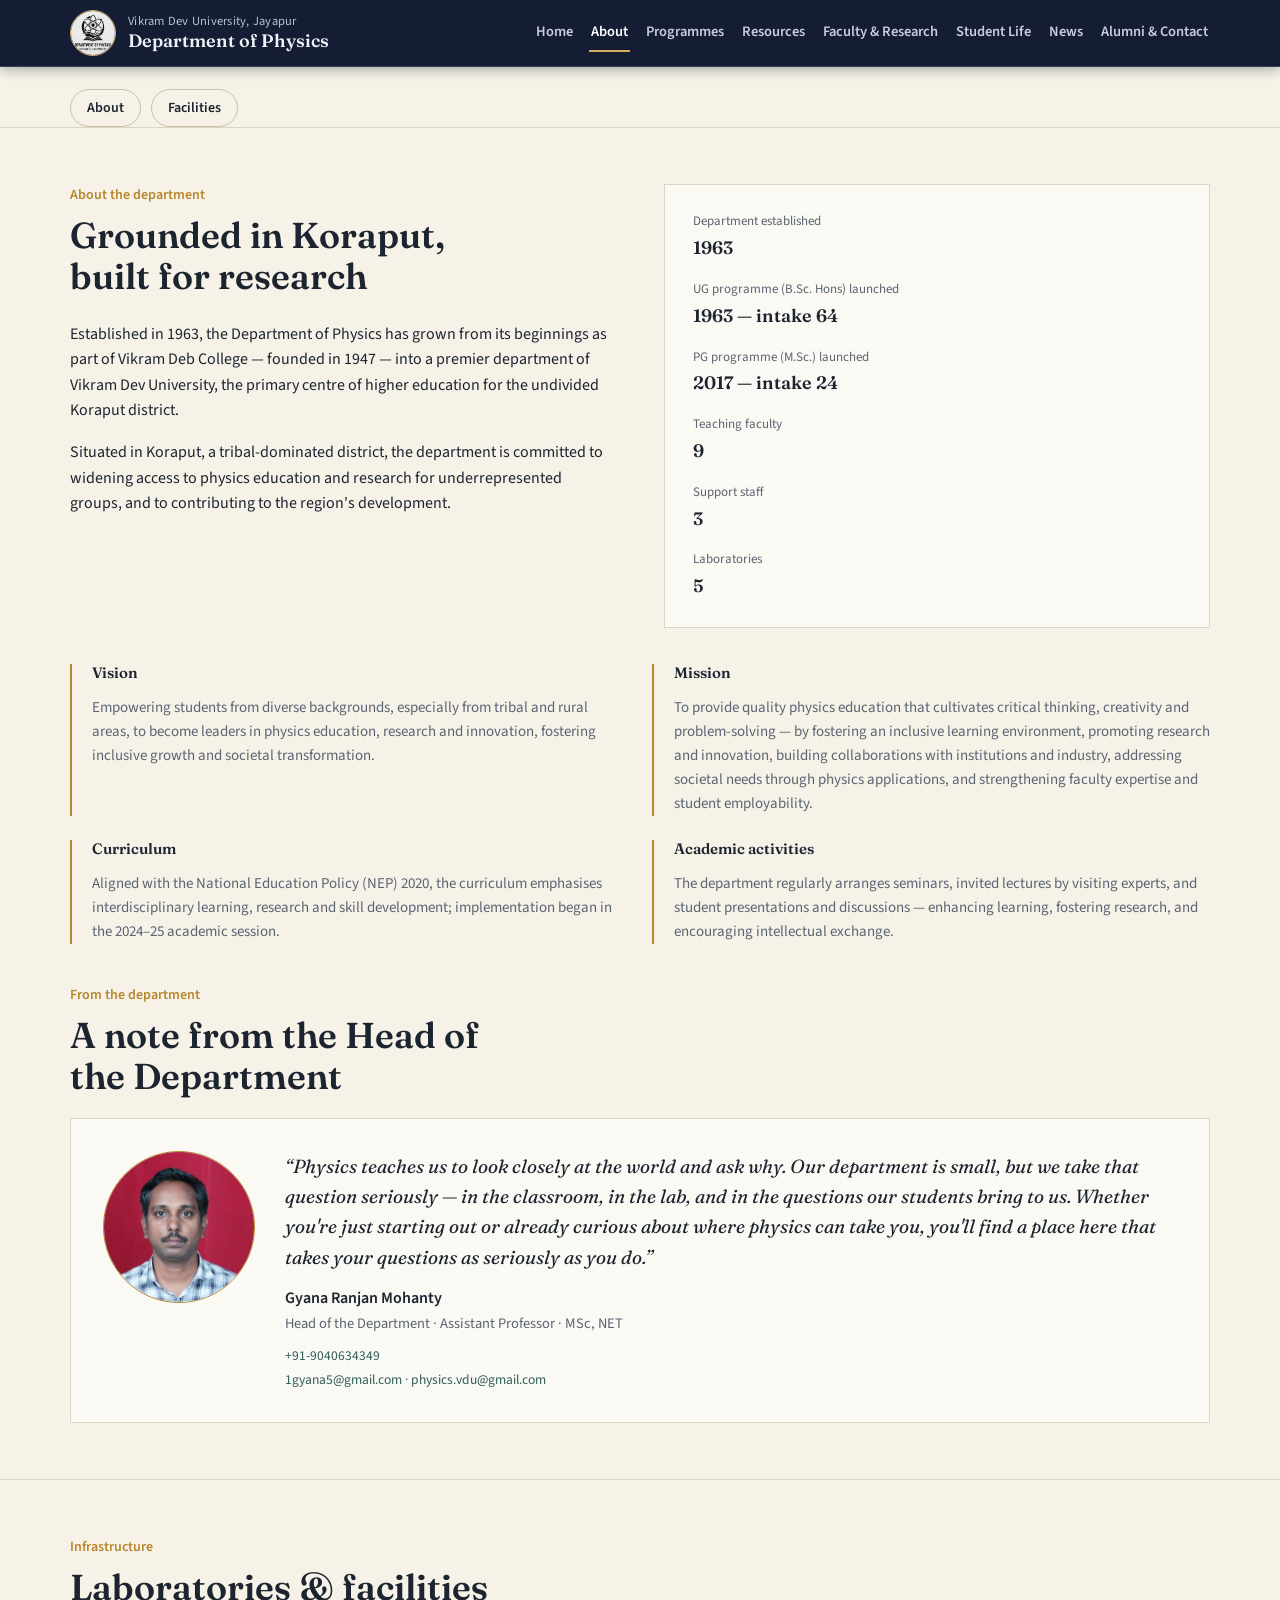
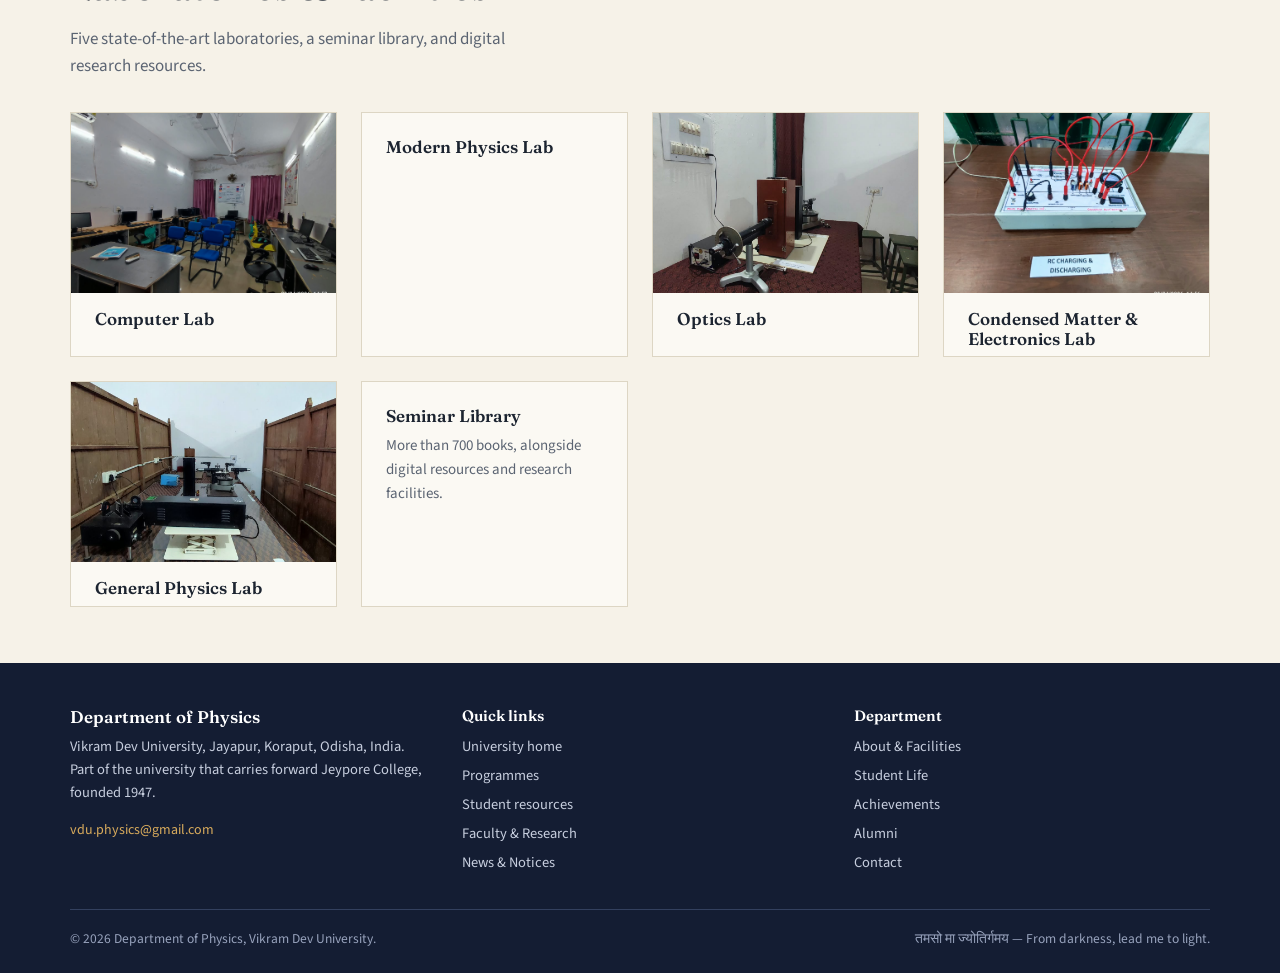
==== about.html @ a94f0b09 "Add files via upload" ====
<!DOCTYPE html>
<html lang="en">
<head>
<meta charset="utf-8">
<meta name="viewport" content="width=device-width, initial-scale=1">
<title>About - Department of Physics - Vikram Dev University, Jayapur</title>
<meta name="description" content="About the Department of Physics, Vikram Dev University, Jayapur - history, Head of Department and laboratories.">
<link rel="preconnect" href="https://fonts.googleapis.com">
<link rel="preconnect" href="https://fonts.gstatic.com" crossorigin>
<link rel="stylesheet" href="https://fonts.googleapis.com/css2?family=Fraunces:wght@400;500;600;700&family=Source+Sans+3:wght@400;500;600;700&display=swap">
<link rel="stylesheet" href="styles.css">
</head>
<body>
<div id="site-header"></div>
<script src="data.js"></script>
<script src="layout.js"></script>
<main id="top">
<div style="max-width:1140px;margin:0 auto;padding:22px 24px 0;display:flex;flex-wrap:wrap;gap:10px;"><a href="#about" style="display:inline-block;padding:7px 16px;border:1.5px solid #c9c1ab;border-radius:999px;color:#1c2430;text-decoration:none;font-weight:600;font-size:14px;">About</a><a href="#facilities" style="display:inline-block;padding:7px 16px;border:1.5px solid #c9c1ab;border-radius:999px;color:#1c2430;text-decoration:none;font-weight:600;font-size:14px;">Facilities</a></div>
<section id="about" style="padding:56px 0;border-top:1px solid #ddd6c4;">
    <div style="max-width:1140px;margin:0 auto;padding:0 24px;">
      <div style="display:grid;grid-template-columns:repeat(auto-fit,minmax(280px,1fr));gap:48px;align-items:start;">
        <div>
          <div style="max-width:56ch;margin-bottom:24px;">
            <div style="color:#b8862e;font-weight:600;font-size:14px;margin-bottom:8px;">About the department</div>
            <h2 style="font-size:clamp(26px,3.4vw,36px);">Grounded in Koraput, built for research</h2>
          </div>
          <p>Established in 1963, the Department of Physics has grown from its beginnings as part of Vikram Deb College — founded in 1947 — into a premier department of Vikram Dev University, the primary centre of higher education for the undivided Koraput district.</p>
          <p>Situated in Koraput, a tribal-dominated district, the department is committed to widening access to physics education and research for underrepresented groups, and to contributing to the region's development.</p>
        </div>
        <dl style="background:#fbf9f3;border:1px solid #ddd6c4;padding:26px 28px;margin:0;">
          <dt style="font-size:13px;color:#5b6472;margin-top:0;">Department established</dt>
          <dd style="margin:2px 0 0;font-family:Fraunces,Georgia,serif;font-size:18px;font-weight:600;">1963</dd>
          <dt style="font-size:13px;color:#5b6472;margin-top:16px;">UG programme (B.Sc. Hons) launched</dt>
          <dd style="margin:2px 0 0;font-family:Fraunces,Georgia,serif;font-size:18px;font-weight:600;">1963 — intake 64</dd>
          <dt style="font-size:13px;color:#5b6472;margin-top:16px;">PG programme (M.Sc.) launched</dt>
          <dd style="margin:2px 0 0;font-family:Fraunces,Georgia,serif;font-size:18px;font-weight:600;">2017 — intake 24</dd>
          <dt style="font-size:13px;color:#5b6472;margin-top:16px;">Teaching faculty</dt>
          <dd style="margin:2px 0 0;font-family:Fraunces,Georgia,serif;font-size:18px;font-weight:600;">9</dd>
          <dt style="font-size:13px;color:#5b6472;margin-top:16px;">Support staff</dt>
          <dd style="margin:2px 0 0;font-family:Fraunces,Georgia,serif;font-size:18px;font-weight:600;">3</dd>
          <dt style="font-size:13px;color:#5b6472;margin-top:16px;">Laboratories</dt>
          <dd style="margin:2px 0 0;font-family:Fraunces,Georgia,serif;font-size:18px;font-weight:600;">5</dd>
        </dl>
      </div>

      <div style="display:grid;grid-template-columns:repeat(auto-fit,minmax(260px,1fr));gap:24px;margin-top:36px;">
        <div style="border-left:2px solid #b8862e;padding-left:20px;">
          <h3 style="font-size:15px;margin-bottom:8px;">Vision</h3>
          <p style="color:#5b6472;font-size:15px;margin-bottom:0;">Empowering students from diverse backgrounds, especially from tribal and rural areas, to become leaders in physics education, research and innovation, fostering inclusive growth and societal transformation.</p>
        </div>
        <div style="border-left:2px solid #b8862e;padding-left:20px;">
          <h3 style="font-size:15px;margin-bottom:8px;">Mission</h3>
          <p style="color:#5b6472;font-size:15px;margin-bottom:0;">To provide quality physics education that cultivates critical thinking, creativity and problem-solving — by fostering an inclusive learning environment, promoting research and innovation, building collaborations with institutions and industry, addressing societal needs through physics applications, and strengthening faculty expertise and student employability.</p>
        </div>
      </div>

      <div style="display:grid;grid-template-columns:repeat(auto-fit,minmax(260px,1fr));gap:24px;margin-top:24px;">
        <div style="border-left:2px solid #b8862e;padding-left:20px;">
          <h3 style="font-size:15px;margin-bottom:8px;">Curriculum</h3>
          <p style="color:#5b6472;font-size:15px;margin-bottom:0;">Aligned with the National Education Policy (NEP) 2020, the curriculum emphasises interdisciplinary learning, research and skill development; implementation began in the 2024–25 academic session.</p>
        </div>
        <div style="border-left:2px solid #b8862e;padding-left:20px;">
          <h3 style="font-size:15px;margin-bottom:8px;">Academic activities</h3>
          <p style="color:#5b6472;font-size:15px;margin-bottom:0;">The department regularly arranges seminars, invited lectures by visiting experts, and student presentations and discussions — enhancing learning, fostering research, and encouraging intellectual exchange.</p>
        </div>
      </div>

      <div style="max-width:56ch;margin-top:40px;margin-bottom:20px;">
        <div style="color:#b8862e;font-weight:600;font-size:14px;margin-bottom:8px;">From the department</div>
        <h2 style="font-size:clamp(26px,3.4vw,36px);">A note from the Head of the Department</h2>
      </div>
      <div class="hod-card" style="display:grid;grid-template-columns:150px minmax(0,1fr);gap:32px;align-items:start;background:#fbf9f3;border:1px solid #ddd6c4;padding:32px;">
        <div style="width:150px;height:150px;border-radius:50%;border:1.5px solid #b8862e;overflow:hidden;flex-shrink:0;">
          <img src="assets/hod.jpg" alt="Gyana Ranjan Mohanty" style="width:100%;height:100%;object-fit:cover;object-position:top;">
        </div>
        <div>
          <blockquote style="margin:0 0 14px;font-family:Fraunces,Georgia,serif;font-size:19px;font-style:italic;color:#1c2430;">“Physics teaches us to look closely at the world and ask why. Our department is small, but we take that question seriously — in the classroom, in the lab, and in the questions our students bring to us. Whether you're just starting out or already curious about where physics can take you, you'll find a place here that takes your questions as seriously as you do.”</blockquote>
          <div style="font-weight:600;">Gyana Ranjan Mohanty</div>
          <div style="color:#5b6472;font-size:14.5px;">Head of the Department · Assistant Professor · MSc, NET</div>
          <p style="font-size:13.5px;color:#5b6472;margin:10px 0 2px;"><a href="tel:+919040634349" style="color:#2f5d58;text-decoration:none;">+91-9040634349</a></p>
          <p style="font-size:13.5px;color:#5b6472;margin:0;"><a href="mailto:1gyana5@gmail.com" style="color:#2f5d58;text-decoration:none;">1gyana5@gmail.com</a> · <a href="mailto:physics.vdu@gmail.com" style="color:#2f5d58;text-decoration:none;">physics.vdu@gmail.com</a></p>
        </div>
      </div>
    </div>
  </section>
<section id="facilities" style="padding:56px 0;border-top:1px solid #ddd6c4;">
    <div style="max-width:1140px;margin:0 auto;padding:0 24px;">
      <div style="max-width:56ch;margin-bottom:32px;">
        <div style="color:#b8862e;font-weight:600;font-size:14px;margin-bottom:8px;">Infrastructure</div>
        <h2 style="font-size:clamp(26px,3.4vw,36px);">Laboratories &amp; facilities</h2>
        <p style="color:#5b6472;font-size:17px;">Five state-of-the-art laboratories, a seminar library, and digital research resources.</p>
      </div>
      <div style="display:grid;grid-template-columns:repeat(auto-fit,minmax(240px,1fr));gap:24px;">
        <div style="background:#fbf9f3;border:1px solid #ddd6c4;">
          <img src="assets/computer-lab.jpg" alt="Computer Lab" style="width:100%;height:180px;object-fit:cover;display:block;">
          <h3 style="font-size:17px;margin:16px 24px 8px;">Computer Lab</h3>
        </div>
        <div style="background:#fbf9f3;border:1px solid #ddd6c4;padding:24px;">
          <h3 style="font-size:17px;margin-bottom:8px;">Modern Physics Lab</h3>
        </div>
        <div style="background:#fbf9f3;border:1px solid #ddd6c4;">
          <img src="assets/optics-lab.jpg" alt="Optics Lab" style="width:100%;height:180px;object-fit:cover;display:block;">
          <h3 style="font-size:17px;margin:16px 24px 8px;">Optics Lab</h3>
        </div>
        <div style="background:#fbf9f3;border:1px solid #ddd6c4;">
          <img src="assets/condensed-matter-electronics-lab.jpg" alt="Condensed Matter &amp; Electronics Lab" style="width:100%;height:180px;object-fit:cover;display:block;">
          <h3 style="font-size:17px;margin:16px 24px 8px;">Condensed Matter &amp; Electronics Lab</h3>
        </div>
        <div style="background:#fbf9f3;border:1px solid #ddd6c4;">
          <img src="assets/general-physics-lab.jpg" alt="General Physics Lab" style="width:100%;height:180px;object-fit:cover;display:block;">
          <h3 style="font-size:17px;margin:16px 24px 8px;">General Physics Lab</h3>
        </div>
        <div style="background:#fbf9f3;border:1px solid #ddd6c4;padding:24px;padding-bottom:24px;">
          <h3 style="font-size:17px;margin-bottom:8px;">Seminar Library</h3>
          <p style="color:#5b6472;font-size:15px;margin:0;">More than 700 books, alongside digital resources and research facilities.</p>
        </div>
      </div>
    </div>
  </section>
</main>
<div id="site-footer"></div>
<script src="facultyData.js"></script>
<script src="resources.js"></script>
<script src="script.js"></script>
</body>
</html>
---- styles.css ----
body{margin:0;background:#f6f2e8;color:#1c2430;font-family:"Source Sans 3",-apple-system,BlinkMacSystemFont,"Segoe UI",sans-serif;line-height:1.6;-webkit-font-smoothing:antialiased;}
    a{color:#2f5d58;}
    a:hover{color:#b8862e;}
    h1,h2,h3,h4{font-family:"Fraunces",Georgia,serif;font-weight:600;line-height:1.15;margin:0 0 0.5em;color:#1c2430;}
    @keyframes spin{from{transform:rotate(0deg);}to{transform:rotate(360deg);}}
    @keyframes spinrev{from{transform:rotate(360deg);}to{transform:rotate(0deg);}}
    @keyframes marquee{from{transform:translateX(0);}to{transform:translateX(-50%);}}
    :focus-visible{outline:3px solid #b8862e;outline-offset:2px;}
    html{scroll-behavior:smooth;}
    section[id],main[id]{scroll-margin-top:72px;}
    .site-header{position:-webkit-sticky;position:sticky;top:0;z-index:1000;box-shadow:0 2px 12px rgba(10,16,32,0.35);}
    .site-header .hdr-inner{padding-top:10px !important;padding-bottom:10px !important;gap:8px 20px !important;}
    .site-nav{gap:6px 14px !important;}
    .site-nav a{white-space:nowrap;transition:color .15s,border-color .15s;}
    .site-nav a:hover{color:#fff !important;border-bottom-color:#d9ab5c !important;}
    body{overflow-wrap:break-word;}
    @media (max-width:760px){
      section[id],main[id]{scroll-margin-top:112px;}
      .site-header .hdr-inner{padding:8px 14px !important;gap:6px !important;}
      .site-nav{width:100%;flex-wrap:nowrap !important;overflow-x:auto;-webkit-overflow-scrolling:touch;scrollbar-width:none;gap:16px !important;padding-right:28px;-webkit-mask-image:linear-gradient(to right,#000 88%,transparent);mask-image:linear-gradient(to right,#000 88%,transparent);}
      .site-nav::-webkit-scrollbar{display:none;}
      .site-nav a{flex-shrink:0;padding-top:10px !important;padding-bottom:10px !important;}
      .ticker-inner{padding:7px 14px !important;gap:10px !important;}
      .ticker-inner [style*="margin-right:60px"]{font-size:13.5px !important;}
      section{padding-top:36px !important;padding-bottom:36px !important;}
      section > div,footer > div{padding-left:16px !important;padding-right:16px !important;}
      main > section:first-child{padding-top:32px !important;padding-bottom:32px !important;}
      main > section:first-child > div{gap:24px !important;}
      section h2{font-size:26px !important;}
      .hero-ctas{flex-direction:column;gap:10px !important;}
      .hero-ctas a{display:block !important;text-align:center;padding:13px 18px !important;}
      .hero-art{max-width:240px !important;}
      /* head of department card */
      .hod-card{grid-template-columns:1fr !important;padding:20px !important;gap:18px !important;}
      /* programmes + achievements tables become stacked cards */
      .prog-table,.ach-table{min-width:0 !important;}
      .prog-table thead,.ach-table thead{display:none;}
      .prog-table,.prog-table tbody,.prog-table tr,.ach-table,.ach-table tbody,.ach-table tr{display:block;width:100%;}
      .prog-table tr,.ach-table tr[style]{border:1px solid #ddd6c4 !important;background:#fbf9f3;margin-bottom:12px;padding:4px 14px;}
      .prog-table td,.ach-table td[data-label]{display:flex !important;justify-content:space-between;align-items:baseline;gap:16px;padding:8px 0 !important;border-bottom:1px solid #ece6d6 !important;text-align:right;}
      .prog-table td:last-child,.ach-table td[data-label]:last-child{border-bottom:0 !important;}
      .prog-table td::before,.ach-table td[data-label]::before{content:attr(data-label);color:#5b6472;font-size:13px;font-weight:600;text-align:left;flex-shrink:0;}
      .ach-table tr:not([style]){border:0;background:none;padding:0;margin:0;}
      .ach-group{display:block !important;font-size:16px;padding:18px 0 8px !important;}
      /* past seminars */
      .sem-item{grid-template-columns:1fr !important;gap:4px !important;}
      /* resources */
      .res-row{grid-template-columns:1fr !important;padding:14px !important;}
      .res-dl{display:block !important;text-align:center;}
      button[data-k]{min-height:40px;}
      #resQuery{max-width:none !important;font-size:16px !important;}
      /* gallery */
      #slideItems img{height:260px !important;}
      #prevSlide{left:6px !important;}
      #nextSlide{right:6px !important;}
      .alumni-frame{height:620px !important;}
      img,iframe,svg{max-width:100%;}
    }
/* details page helpers */
.acc-body{overflow:hidden;transition:max-height .25s ease;}
.acc-body ul,.acc-body ol{padding-left:22px;margin:6px 0;}
.acc-body li{margin:4px 0;}
.acc-body table td{vertical-align:top;}
.acc-body table{display:block;overflow-x:auto;}
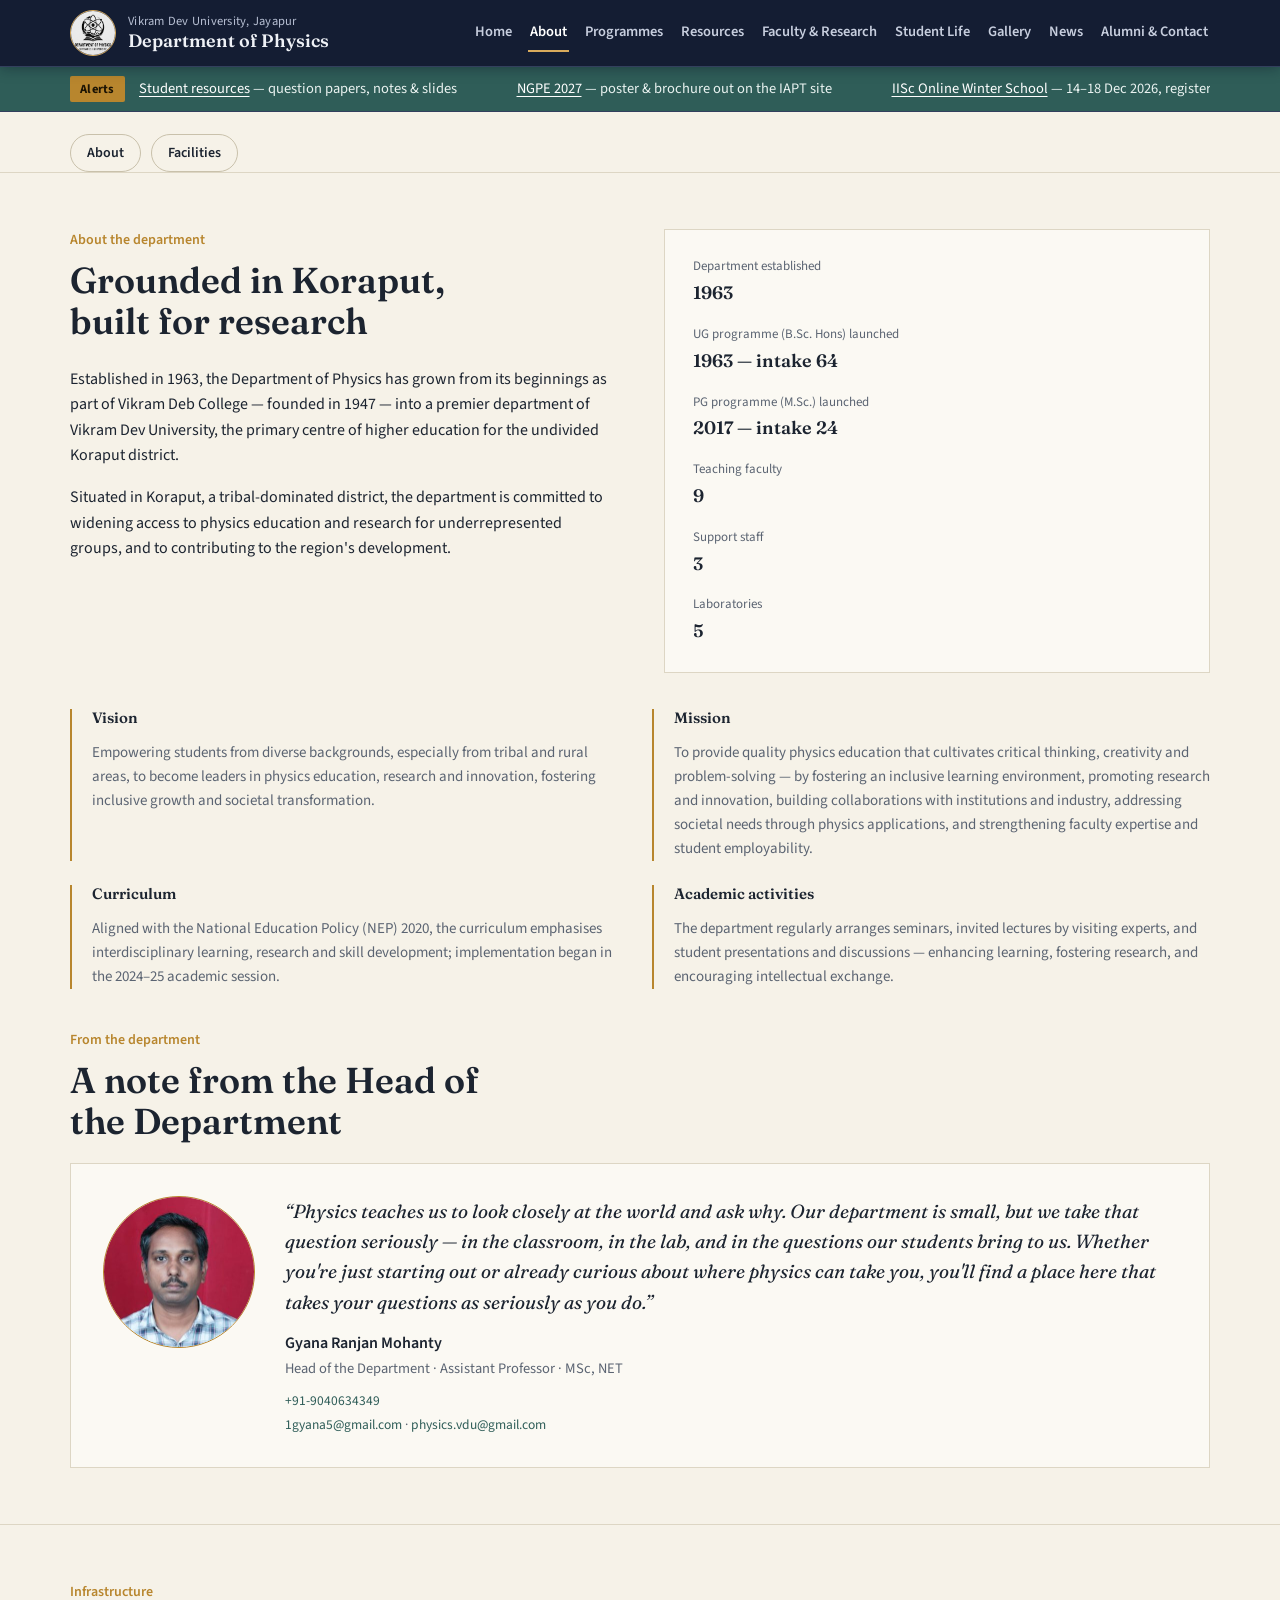
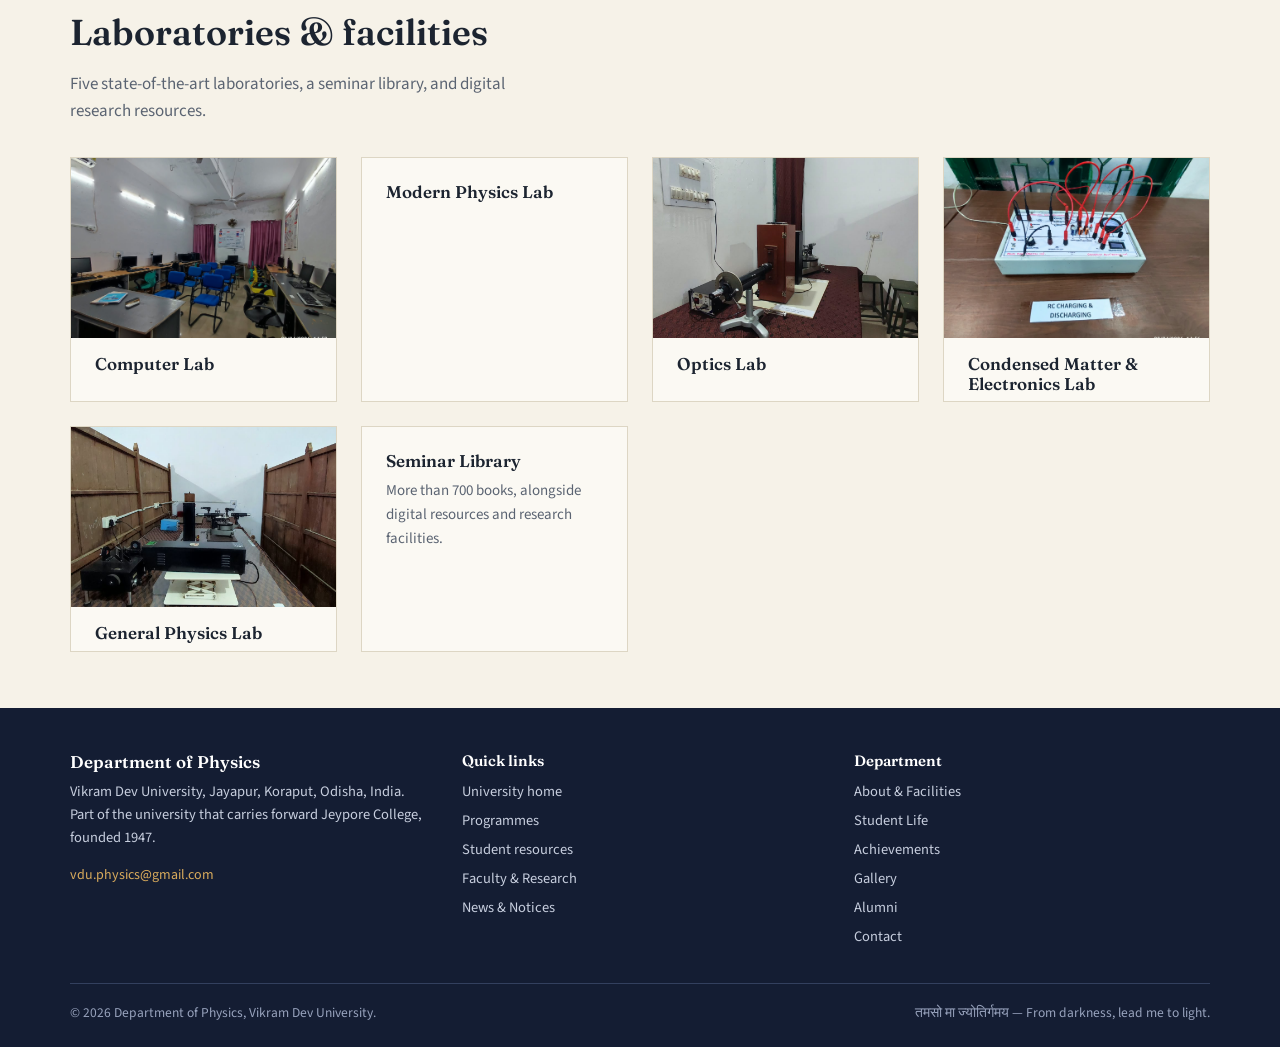
==== commit 33f0dc5f: "Add files via upload" ====
--- a/about.html
+++ b/about.html
@@ -8,12 +8,12 @@
 <link rel="preconnect" href="https://fonts.googleapis.com">
 <link rel="preconnect" href="https://fonts.gstatic.com" crossorigin>
 <link rel="stylesheet" href="https://fonts.googleapis.com/css2?family=Fraunces:wght@400;500;600;700&family=Source+Sans+3:wght@400;500;600;700&display=swap">
-<link rel="stylesheet" href="styles.css">
+<link rel="stylesheet" href="styles.css?v=20261122">
 </head>
 <body>
 <div id="site-header"></div>
-<script src="data.js"></script>
-<script src="layout.js"></script>
+<script src="data.js?v=20261122"></script>
+<script src="layout.js?v=20261122"></script>
 <main id="top">
 <div style="max-width:1140px;margin:0 auto;padding:22px 24px 0;display:flex;flex-wrap:wrap;gap:10px;"><a href="#about" style="display:inline-block;padding:7px 16px;border:1.5px solid #c9c1ab;border-radius:999px;color:#1c2430;text-decoration:none;font-weight:600;font-size:14px;">About</a><a href="#facilities" style="display:inline-block;padding:7px 16px;border:1.5px solid #c9c1ab;border-radius:999px;color:#1c2430;text-decoration:none;font-weight:600;font-size:14px;">Facilities</a></div>
 <section id="about" style="padding:56px 0;border-top:1px solid #ddd6c4;">
@@ -119,8 +119,8 @@
   </section>
 </main>
 <div id="site-footer"></div>
-<script src="facultyData.js"></script>
-<script src="resources.js"></script>
-<script src="script.js"></script>
+<script src="facultyData.js?v=20261122"></script>
+<script src="resources.js?v=20261122"></script>
+<script src="script.js?v=20261122"></script>
 </body>
 </html>
